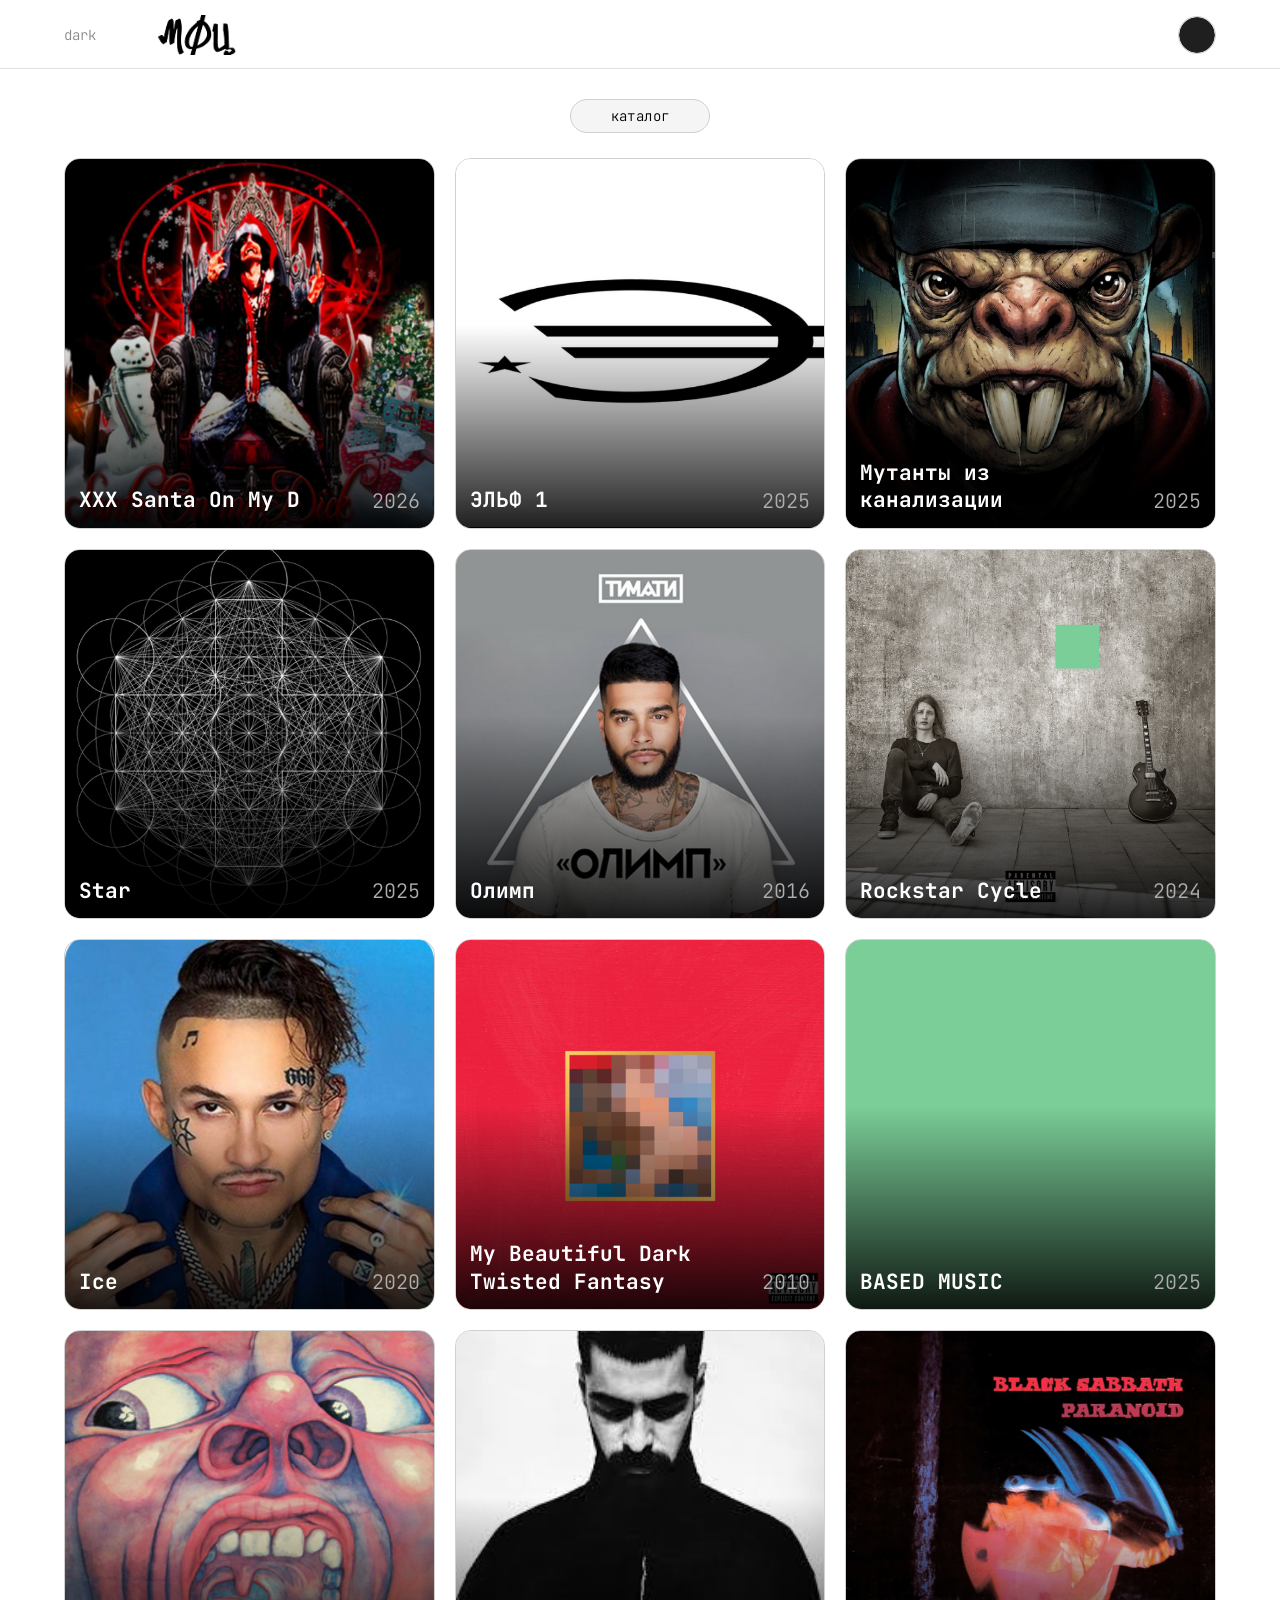
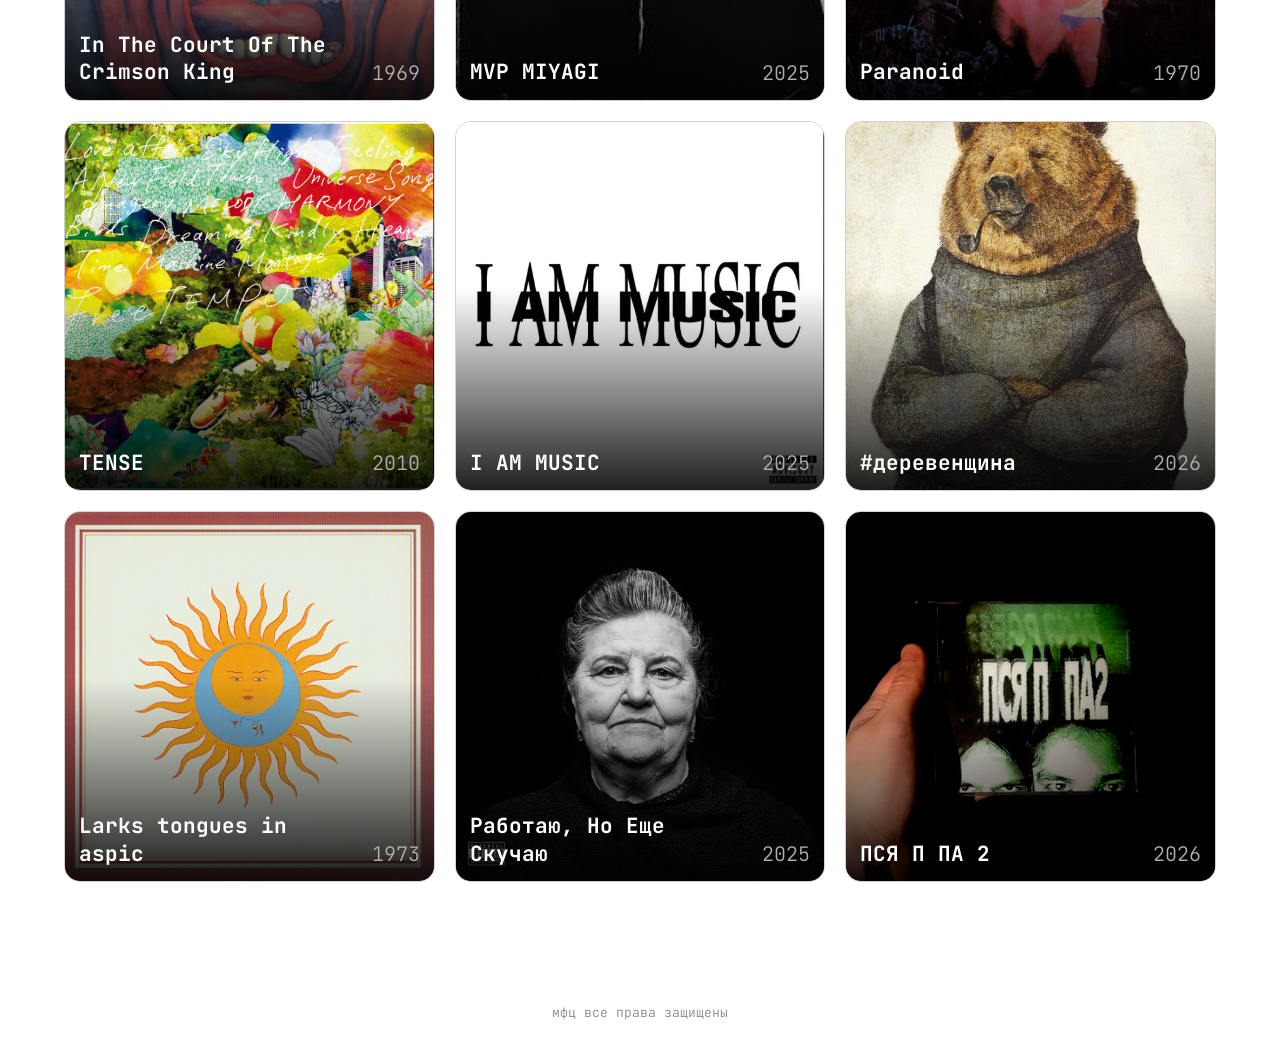
==== katalog.html @ 0984e5f3 "1" ====
<!DOCTYPE html>
<html lang="ru">
<head>
    <meta charset="UTF-8">
    <meta name="viewport" content="width=device-width, initial-scale=1.0">
    <title>МФЦ — Каталог</title>
    <meta name="description" content="Каталог музыкальных релизов МФЦ: альбомы, обложки, годы выпуска, переход к странице альбома.">
    <meta name="keywords" content="каталог, альбомы, релизы, обложки, музыка, МФЦ, дискография">
    <link rel="stylesheet" href="style.css">
    <script src="js/theme.js" defer></script>
</head>
<body>
    <header class="nav-panel">
        <div class="nav-panel-bg"></div>
        <div class="main-nav-panel">
            <div class="nav-left">
                <button class="theme-toggle">light</button>
                <a href="index.html" class="logo">
                    <img id="logo-img" src="img/logo_dark.png" alt="Логотип МФЦ">
                </a>
            </div>
            <a href="cabinet.html" class="account-link">
                <div class="account">
                    <img src="img/avatar.png" alt="Аватар профиля">
                </div>
            </a>
        </div>
    </header>

    <main>
        <div class="container">
            <div class="zagolovok" style="margin-top:30px;"><p>каталог</p></div>

            <div class="katalog-grid">
                <div class="reliz-card">
                    <img class="reliz-img" src="img/covers/anon_ember_xxx.png" alt="Обложка Anon Ember XXX">
                    <div class="reliz-gradient"></div>
                    <div class="reliz-info"><p class="reliz-title">XXX Santa On My D</p><p class="reliz-year">2026</p></div>
                </div>
                <div class="reliz-card">
                    <img class="reliz-img" src="img/covers/elf1.png" alt="Обложка ЭЛЬФ 1">
                    <div class="reliz-gradient"></div>
                    <div class="reliz-info"><p class="reliz-title">ЭЛЬФ 1</p><p class="reliz-year">2025</p></div>
                </div>
                <div class="reliz-card">
                    <img class="reliz-img" src="img/covers/mutanti_iz_kanalizacii.png" alt="Обложка Мутанты из канализации">
                    <div class="reliz-gradient"></div>
                    <div class="reliz-info"><p class="reliz-title">Мутанты из канализации</p><p class="reliz-year">2025</p></div>
                </div>
                <div class="reliz-card">
                    <img class="reliz-img" src="img/covers/star_2hollis.png" alt="Обложка Star">
                    <div class="reliz-gradient"></div>
                    <div class="reliz-info"><p class="reliz-title">Star</p><p class="reliz-year">2025</p></div>
                </div>
                <div class="reliz-card">
                    <img class="reliz-img" src="img/covers/olimp.png" alt="Обложка Олимп">
                    <div class="reliz-gradient"></div>
                    <div class="reliz-info"><p class="reliz-title">Олимп</p><p class="reliz-year">2016</p></div>
                </div>
                <a href="album.html">
                <div class="reliz-card">
                    <img class="reliz-img" src="img/covers/rockstar_cycle.jpg" alt="Обложка Rockstar Cycle">
                    <div class="reliz-gradient"></div>
                    <div class="reliz-info"><p class="reliz-title">Rockstar Cycle</p><p class="reliz-year">2024</p></div>
                </div>
                </a>
                <div class="reliz-card">
                    <img class="reliz-img" src="img/covers/ice.png" alt="Обложка Ice">
                    <div class="reliz-gradient"></div>
                    <div class="reliz-info"><p class="reliz-title">Ice</p><p class="reliz-year">2020</p></div>
                </div>
                <div class="reliz-card">
                    <img class="reliz-img" src="img/covers/my_beautiful_dark_twisted_fantasy.png" alt="Обложка My Beautiful Dark Twisted Fantasy">
                    <div class="reliz-gradient"></div>
                    <div class="reliz-info"><p class="reliz-title">My Beautiful Dark Twisted Fantasy</p><p class="reliz-year">2010</p></div>
                </div>
                <div class="reliz-card">
                    <img class="reliz-img" src="img/covers/based_music.png" alt="Обложка BASED MUSIC">
                    <div class="reliz-gradient"></div>
                    <div class="reliz-info"><p class="reliz-title">BASED MUSIC</p><p class="reliz-year">2025</p></div>
                </div>
                <div class="reliz-card">
                    <img class="reliz-img" src="img/covers/crimson_king.jpeg" alt="Обложка In The Court Of The Crimson King">
                    <div class="reliz-gradient"></div>
                    <div class="reliz-info"><p class="reliz-title">In The Court Of The Crimson King</p><p class="reliz-year">1969</p></div>
                </div>
                <div class="reliz-card">
                    <img class="reliz-img" src="img/covers/mvp_miyagi.jpg" alt="Обложка MVP MIYAGI">
                    <div class="reliz-gradient"></div>
                    <div class="reliz-info"><p class="reliz-title">MVP MIYAGI</p><p class="reliz-year">2025</p></div>
                </div>
                <div class="reliz-card">
                    <img class="reliz-img" src="img/covers/black_sabbath_cover.png" alt="Обложка Paranoid">
                    <div class="reliz-gradient"></div>
                    <div class="reliz-info"><p class="reliz-title">Paranoid</p><p class="reliz-year">1970</p></div>
                </div>
                <div class="reliz-card">
                    <img class="reliz-img" src="img/covers/free_tempo_tense.png" alt="Обложка TENSE">
                    <div class="reliz-gradient"></div>
                    <div class="reliz-info"><p class="reliz-title">TENSE</p><p class="reliz-year">2010</p></div>
                </div>
                <div class="reliz-card">
                    <img class="reliz-img" src="img/covers/i_am_music.png" alt="Обложка I AM MUSIC">
                    <div class="reliz-gradient"></div>
                    <div class="reliz-info"><p class="reliz-title">I AM MUSIC</p><p class="reliz-year">2025</p></div>
                </div>
                <div class="reliz-card">
                    <img class="reliz-img" src="img/covers/heshteg_derevenchina.jpg" alt="Обложка #деревенщина">
                    <div class="reliz-gradient"></div>
                    <div class="reliz-info"><p class="reliz-title">#деревенщина</p><p class="reliz-year">2026</p></div>
                </div>
                <div class="reliz-card">
                    <img class="reliz-img" src="img/covers/Larks_tongues_in_aspic_album_cover.jpg" alt="Обложка Larks Tongues in Aspic">
                    <div class="reliz-gradient"></div>
                    <div class="reliz-info"><p class="reliz-title">Larks tongues in aspic</p><p class="reliz-year">1973</p></div>
                </div>
                <div class="reliz-card">
                    <img class="reliz-img" src="img/covers/ogbuda.png" alt="Обложка Ogbuda">
                    <div class="reliz-gradient"></div>
                    <div class="reliz-info"><p class="reliz-title">Работаю, Но Еще Скучаю</p><p class="reliz-year">2025</p></div>
                </div>
                <div class="reliz-card">
                    <img class="reliz-img" src="img/covers/psya_p_pa2.png" alt="Обложка ПСЯ П ПА 2">
                    <div class="reliz-gradient"></div>
                    <div class="reliz-info"><p class="reliz-title">ПСЯ П ПА 2</p><p class="reliz-year">2026</p></div>
                </div>
            </div>
        </div>

        <footer>
            <p>мфц все права защищены</p>
        </footer>
    </main>
</body>
</html>
---- style.css ----
@import url('https://fonts.googleapis.com/css2?family=JetBrains+Mono:ital,wght@0,300;0,400;0,700;1,700&display=swap');

:root {
    --bg: #000000;
    --bg-card: #1f1f1f;
    --bg-zagolovok: #0e0e0e;
    --stroke: #262626;
    --text: #ffffff;
    --text-muted: #aeaeae;
    --nav-glass: rgba(255, 255, 255, 0.05);
    --nav-border: #262626;
    --btn-bg: #0e0e0e;
    --btn-border: #262626;
    --star-empty: #444444;
    --input-bg: #111111;
    --input-border: #2a2a2a;
    --profile-bg: #1a1a1a;
    --vote-bg: #111111;
}

body.light {
    --bg: #ffffff;
    --bg-card: #ffffff;
    --bg-zagolovok: #f5f5f5;
    --stroke: #d0d0d0;
    --text: #000000;
    --text-muted: #888888;
    --nav-glass: rgba(255, 255, 255, 0.8);
    --nav-border: #e0e0e0;
    --btn-bg: #f5f5f5;
    --btn-border: #d0d0d0;
    --star-empty: #cccccc;
    --input-bg: #f5f5f5;
    --input-border: #d0d0d0;
    --profile-bg: #e8e8e8;
    --vote-bg: #f5f5f5;
}

* {
    font-family: 'JetBrains Mono', monospace;
    font-weight: 300;
    padding: 0;
    margin: 0;
    box-sizing: border-box;
    color: var(--text);
    transition: background-color 0.3s, border-color 0.3s;
}

body {
    background-color: var(--bg);
    min-height: 100vh;
}

a {
    text-decoration: none;
    color: inherit;
}

.nav-panel {
    top: 0;
    width: 100%;
    height: 69px;
    position: sticky;
    z-index: 1000;
    display: flex;
    align-items: center;
}

.nav-panel-bg {
    position: absolute;
    inset: 0;
    background-color: var(--nav-glass);
    backdrop-filter: blur(12px);
    -webkit-backdrop-filter: blur(12px);
    border-bottom: 1px solid var(--nav-border);
}

.main-nav-panel {
    position: relative;
    z-index: 1;
    width: 90%;
    max-width: 1200px;
    margin: 0 auto;
    display: flex;
    align-items: center;
    justify-content: space-between;
    height: 69px;
}

.nav-left {
    display: flex;
    align-items: center;
    gap: 20px;
    flex-shrink: 0;
}

.theme-toggle {
    font-size: 14px;
    color: var(--text-muted);
    cursor: pointer;
    background: none;
    border: none;
    font-family: 'JetBrains Mono', monospace;
    font-weight: 300;
    user-select: none;
    white-space: nowrap;
    transition: color 0.2s;
}

.theme-toggle:hover {
    color: var(--text);
}

.logo {
    flex-shrink: 0;
    line-height: 0;
}

.logo img {
    height: 40px;
    width: auto;
    display: block;
}

.account-link {
    flex-shrink: 0;
}

.account {
    width: 38px;
    height: 38px;
    border-radius: 50%;
    border: 1px solid var(--stroke);
    background: var(--bg-card);
    display: flex;
    align-items: center;
    justify-content: center;
    overflow: hidden;
    transition: border-color 0.3s;
}

.account img {
    width: 100%;
    height: 100%;
    object-fit: cover;
    border-radius: 50%;
    display: block;
}

.container {
    width: 90%;
    max-width: 1200px;
    margin: 0 auto;
}

.premii {
    margin-top: 25px;
}

.premii img {
    width: 100%;
    height: auto;
    border-radius: 20px;
    display: block;
}

.zagolovok {
    margin: 25px auto;
    font-size: 14px;
    border: 1px solid var(--btn-border);
    border-radius: 35px;
    text-align: center;
    width: fit-content;
    padding: 7px 40px;
    background-color: var(--btn-bg);
    letter-spacing: 0.03em;
}

.recenzii {
    display: grid;
    grid-template-columns: repeat(3, 1fr);
    gap: 24px;
    margin: 20px 0;
}

.recenz-card {
    position: relative;
    width: 100%;
    height: 490px;
    display: flex;
    flex-direction: column;
    border-radius: 16px;
    overflow: hidden;
    background: var(--bg-card);
    border: 1px solid var(--stroke);
    cursor: pointer;
    transition: transform 0.2s;
}

.recenz-card:hover {
    transform: translateY(-4px);
}

.card-media {
    position: relative;
    height: 45%;
    width: 100%;
    overflow: hidden;
    flex-shrink: 0;
}

.card-img {
    width: 100%;
    height: 100%;
    object-fit: cover;
    display: block;
}

.card-gradient {
    position: absolute;
    bottom: 0;
    left: 0;
    width: 100%;
    height: 60%;
    background: linear-gradient(to top, var(--bg-card), transparent);
    pointer-events: none;
    z-index: 1;
}

.card-stars {
    position: absolute;
    bottom: 12px;
    left: 14px;
    display: flex;
    flex-direction: row;
    gap: 5px;
    z-index: 2;
}

.card-stars img {
    width: 18px;
    height: 18px;
    display: block;
}

.star-svg {
    width: 18px;
    height: 18px;
    fill: #f5c518;
}

.star-svg.empty {
    fill: var(--star-empty);
}

.card-profile {
    position: absolute;
    top: 14px;
    left: 14px;
    width: 54px;
    height: 54px;
    border-radius: 50%;
    border: 2px solid white;
    object-fit: cover;
    z-index: 2;
    background: var(--profile-bg);
}

.card-content {
    flex: 1;
    padding: 14px 16px;
    display: flex;
    flex-direction: column;
    overflow: hidden;
    background: var(--bg-card);
}

.card-title {
    font-weight: 700;
    text-decoration: underline;
    margin: 0 0 8px 0;
    font-size: 18px;
    line-height: 1.3;
}

.card-description {
    margin: 0;
    font-size: 15px;
    line-height: 1.6;
    color: var(--text-muted);
    overflow-y: auto;
    flex: 1;
}

.vse-link {
    display: block;
    text-align: center;
    margin: 10px auto 30px;
    font-size: 13px;
    color: var(--text-muted);
    text-decoration: underline;
    cursor: pointer;
}

.vse-link:hover {
    color: var(--text);
}

.relizy {
    display: grid;
    grid-template-columns: repeat(3, 1fr);
    gap: 18px;
    margin: 20px 0;
}

.katalog-grid {
    display: grid;
    grid-template-columns: repeat(3, 1fr);
    gap: 20px;
    margin: 20px 0 60px;
}

.reliz-card {
    position: relative;
    width: 100%;
    aspect-ratio: 1 / 1;
    border-radius: 16px;
    overflow: hidden;
    background: var(--bg-card);
    border: 1px solid var(--stroke);
    cursor: pointer;
    transition: transform 0.2s;
}

.reliz-card:hover {
    transform: translateY(-4px);
}

.reliz-img {
    width: 100%;
    height: 100%;
    object-fit: cover;
    display: block;
}

.reliz-gradient {
    position: absolute;
    bottom: 0;
    left: 0;
    width: 100%;
    height: 55%;
    background: linear-gradient(to top, rgba(0, 0, 0, 0.88), transparent);
    pointer-events: none;
}

.reliz-info {
    position: absolute;
    bottom: 14px;
    left: 14px;
    right: 14px;
    display: flex;
    align-items: flex-end;
    justify-content: space-between;
}

.reliz-title {
    font-weight: 700;
    font-size: 21px;
    line-height: 1.3;
    max-width: 75%;
    color: #ffffff;
}

.reliz-year {
    font-size: 20px;
    color: #aeaeae;
    flex-shrink: 0;
}

.o-nas-section {
    margin: 20px 0 40px;
}

.o-nas-btn {
    display: block;
    text-align: center;
    margin: 0 auto 20px;
    font-size: 14px;
    border: 1px solid var(--btn-border);
    border-radius: 35px;
    width: fit-content;
    padding: 7px 60px;
    background-color: var(--btn-bg);
}

.o-nas-title {
    display: block;
    max-width: 420px;
    height: auto;
    margin: 20px auto 30px;
}

.o-nas-text {
    font-size: 15px;
    line-height: 1.8;
    margin-bottom: 16px;
}

.write-section {
    margin: 30px 0 20px;
}

.write-form-wrap {
    border: 1px solid var(--stroke);
    border-radius: 16px;
    background: var(--bg-card);
    padding: 20px;
    display: grid;
    grid-template-columns: 1fr 180px;
    gap: 20px;
    min-height: 220px;
}

.write-textarea {
    width: 100%;
    height: 100%;
    min-height: 180px;
    background: transparent;
    border: none;
    outline: none;
    font-family: 'JetBrains Mono', monospace;
    font-weight: 300;
    font-size: 14px;
    color: var(--text);
    resize: none;
    line-height: 1.6;
}

.write-textarea::placeholder {
    color: var(--text-muted);
}

.write-cover-col {
    display: flex;
    flex-direction: column;
    align-items: center;
    gap: 10px;
}

.write-cover-box {
    width: 100%;
    aspect-ratio: 1 / 1;
    border: 1px solid var(--stroke);
    border-radius: 12px;
    background: var(--input-bg);
    display: flex;
    align-items: center;
    justify-content: center;
    color: var(--text-muted);
    font-size: 13px;
    cursor: pointer;
}

.write-cover-box:hover {
    border-color: var(--text-muted);
}

.write-cover-name {
    font-size: 13px;
    color: var(--text-muted);
    text-align: center;
}

.stars-row {
    display: flex;
    justify-content: center;
    gap: 16px;
    margin: 22px 0 16px;
}

.stars-row span {
    font-size: 30px;
    cursor: pointer;
    color: var(--star-empty);
    user-select: none;
    transition: color 0.15s, transform 0.1s;
    line-height: 1;
}

.stars-row span:hover,
.stars-row span.active {
    color: #f5c518;
    transform: scale(1.1);
}

.all-btn {
    display: block;
    text-align: center;
    margin: 0 auto 30px;
    font-size: 14px;
    border: 1px solid var(--btn-border);
    border-radius: 35px;
    width: fit-content;
    padding: 8px 60px;
    background-color: var(--btn-bg);
    cursor: pointer;
}

.cabinet-top {
    margin: 40px 0 30px;
    position: relative;
    display: flex;
    align-items: flex-start;
    justify-content: space-between;
}

.cabinet-user {
    display: flex;
    flex-direction: column;
    gap: 16px;
}

.cabinet-avatar {
    width: 90px;
    height: 90px;
    border-radius: 50%;
    background: var(--profile-bg);
    border: 1px solid var(--stroke);
    overflow: hidden;
    display: flex;
    align-items: center;
    justify-content: center;
    flex-shrink: 0;
}

.cabinet-avatar img {
    width: 100%;
    height: 100%;
    object-fit: cover;
}

.cabinet-name {
    font-size: 17px;
    color: var(--text);
}

.cabinet-description{
    color: var(--text-muted);
    font-size: 15px;
}

.cabinet-settings-btn {
    width: 38px;
    height: 38px;
    border-radius: 50%;
    border: 1px solid var(--stroke);
    background: var(--bg-card);
    display: flex;
    align-items: center;
    justify-content: center;
    cursor: pointer;
    font-size: 18px;
    flex-shrink: 0;
}

.cabinet-settings-btn:hover {
    background: var(--stroke);
}

.cabinet-reviews-title {
    display: block;
    text-align: center;
    margin: 0 auto 30px;
    font-size: 14px;
    border: 1px solid var(--btn-border);
    border-radius: 35px;
    width: fit-content;
    padding: 8px 60px;
    background-color: var(--btn-bg);
}

.nomination-block {
    margin: 40px 0 50px;
}

.nomination-title {
    font-weight: 700;
    font-size: 20px;
    letter-spacing: 5px;
    text-transform: uppercase;
    text-align: center;
    margin-bottom: 24px;
}

.nomination-items {
    display: grid;
    grid-template-columns: repeat(3, 1fr);
    gap: 18px;
}

.nomination-item {
    display: flex;
    flex-direction: column;
}

.vote-pair {
    display: flex;
    gap: 8px;
    justify-content: space-between;
    margin-top: 12px;
}

.vote-btn {
    flex: 1;
    padding: 10px 0;
    background: var(--vote-bg);
    border: 1px solid var(--btn-border);
    border-radius: 30px;
    font-family: 'JetBrains Mono', monospace;
    font-weight: 300;
    font-size: 18px;
    color: var(--text);
    cursor: pointer;
    text-align: center;
    line-height: 1;
    transition: background 0.2s, border-color 0.3s, transform 0.1s;
}

.vote-btn:hover {
    transform: scale(1.06);
    background: var(--stroke);
}

footer {
    margin-top: 100px;
    padding: 22px 0 28px;
    text-align: center;
}

footer p {
    font-size: 13px;
    color: var(--text-muted);
}
        .album-page {
            margin: 30px 0 60px;
        }

        /* Большой блок-карточка сверху */
        .album-card {
            background: var(--bg-card);
            border: 1px solid var(--stroke);
            border-radius: 16px;
            padding: 24px;
            display: grid;
            grid-template-columns: 260px 1fr auto;
            gap: 28px;
            align-items: start;
            margin-bottom: 40px;
        }

        /* Обложка */
        .album-cover {
            width: 100%;
            aspect-ratio: 1 / 1;
            border-radius: 12px;
            overflow: hidden;
            flex-shrink: 0;
            background: var(--input-bg);
        }

        .album-cover img {
            width: 100%;
            height: 100%;
            object-fit: cover;
            display: block;
        }

        /* Центральная колонка */
        .album-info {
            display: flex;
            flex-direction: column;
            gap: 6px;
            padding-top: 4px;
        }

        .album-name {
            font-weight: 700;
            font-size: 25px;
            line-height: 1.2;
            color: var(--text);
            transition: color 0.3s;
        }

        .album-artist {
            font-size: 25px;
            color: var(--text-muted);
            transition: color 0.3s;
        }

        .album-date {
            font-size: 20px;
            color: var(--text-muted);
            margin-top: 2px;
            transition: color 0.3s;
        }

        /* Звёзды рейтинга */
        .album-stars {
            display: flex;
            gap: 6px;
            align-items: center;
            margin-top: 10px;
        }

        .album-stars .star-icon {
            font-size: 22px;
            color: #f5c518;
            line-height: 1;
        }

        .album-stars .star-icon.empty {
            color: var(--star-empty);
        }

        .album-rating-label {
            font-size: 15px;
            color: var(--text-muted);
            margin-top: 4px;
            transition: color 0.3s;
        }

        /* Правая колонка — тип + прослушивания */
        .album-meta-right {
            display: flex;
            flex-direction: column;
            align-items: flex-end;
            gap: 0;
            padding-top: 4px;
            white-space: nowrap;
        }

        .album-type {
            font-size: 20px;
            color: var(--text-muted);
            transition: color 0.3s;
        }

        .album-streams-num {
            font-weight: 700;
            font-size: 28px;
            line-height: 1.1;
            color: var(--text);
            margin-top: auto;
            padding-top: 180px;
            transition: color 0.3s;
        }

        .album-streams-label {
            font-size: 15px;
            color: var(--text-muted);
            text-align: right;
            line-height: 1.4;
            transition: color 0.3s;
        }

        /* Нижняя часть: трек-лист + описание */
        .album-bottom {
            display: grid;
            grid-template-columns: 260px 1fr;
            gap: 28px;
            padding: 0 24px 24px;
            margin-top: -16px;
        }

        /* Трек-лист */
        .tracklist-col {
            display: flex;
            flex-direction: column;
            gap: 0;
        }

        .tracklist-title {
            font-weight: 700;
            font-size: 20px;
            text-align: center;
            margin-bottom: 14px;
            color: var(--text);
            transition: color 0.3s;
        }

        .tracklist {
            list-style: none;
            display: flex;
            flex-direction: column;
        }

        .tracklist li {
            font-size: 20px;
            color: var(--text);
            padding: 8px 0;
            border-bottom: 1px solid var(--stroke);
            line-height: 1.3;
            cursor: pointer;
            transition: color 0.2s, border-color 0.3s;
        }

        .tracklist li:hover {
            color: var(--text-muted);
        }

        /* Описание альбома */
        .album-about-col {
            padding-top: 4px;
        }

        .album-about-title {
            font-weight: 700;
            font-size: 20px;
            text-align: center;
            margin-bottom: 18px;
            color: var(--text);
            transition: color 0.3s;
        }

        .album-about-text {
            font-weight: 5;
            font-size: 20px;
            line-height: 1.8;
            color: var(--text);
            margin-bottom: 14px;
            transition: color 0.3s;
        }



@media (max-width: 810px) {
    .recenzii,
    .relizy,
    .katalog-grid,
    .nomination-items {
        grid-template-columns: repeat(2, 1fr);
    }
                .album-card {
                grid-template-columns: 180px 1fr;
            }

            .album-meta-right {
                grid-column: 1 / -1;
                flex-direction: row;
                justify-content: space-between;
                align-items: center;
            }

            .album-streams-num {
                padding-top: 0;
            }

            .album-bottom {
                grid-template-columns: 180px 1fr;
            }
}

@media (max-width: 600px) {
    .recenzii,
    .relizy,
    .katalog-grid,
    .nomination-items {
        grid-template-columns: 1fr;
    }

    .write-form-wrap {
        grid-template-columns: 1fr;
    }

    .nav-left {
        gap: 10px;
    }

    .theme-toggle {
        font-size: 12px;
    }

    .logo img {
        height: 32px;
    }
                .album-card {
                grid-template-columns: 1fr;
            }

            .album-cover {
                max-width: 200px;
                margin: 0 auto;
            }

            .album-meta-right {
                flex-direction: row;
                justify-content: space-between;
            }

            .album-streams-num {
                padding-top: 0;
            }

            .album-bottom {
                grid-template-columns: 1fr;
                padding: 0 0 20px;
            }
}
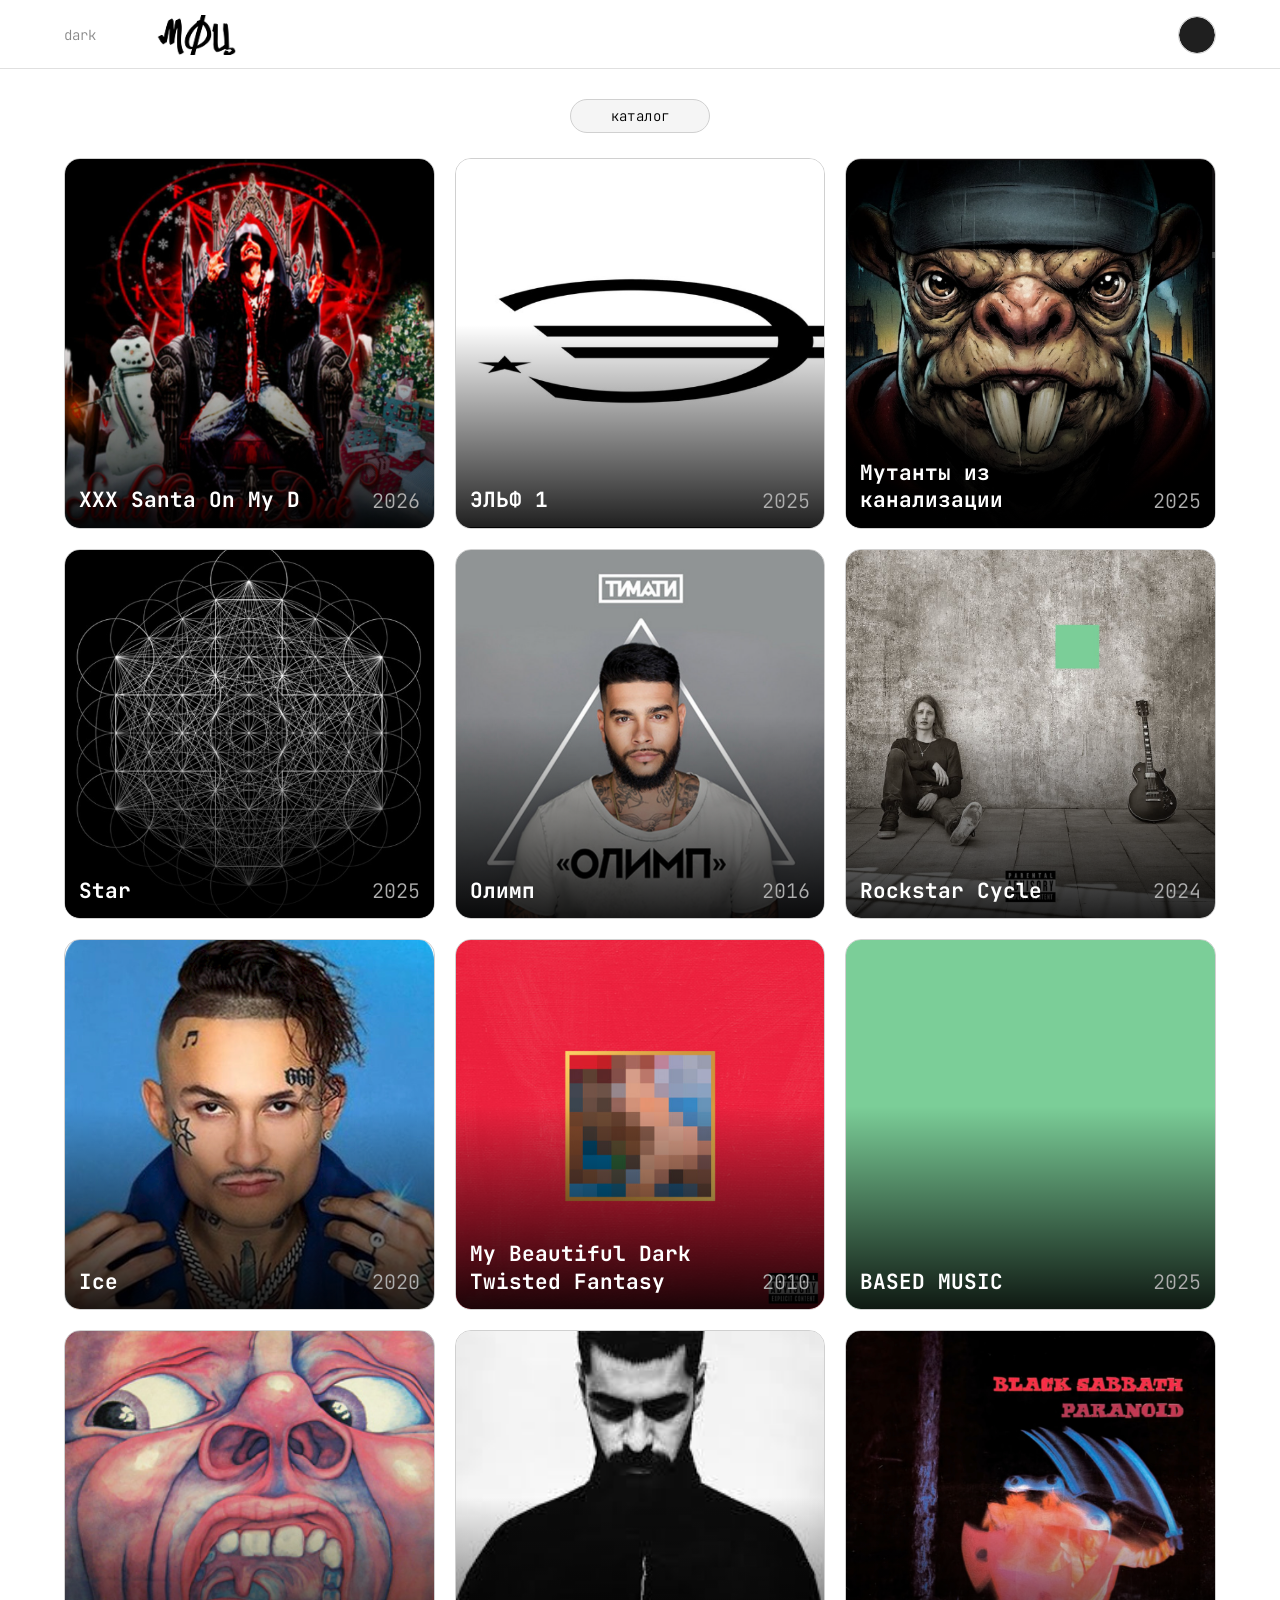
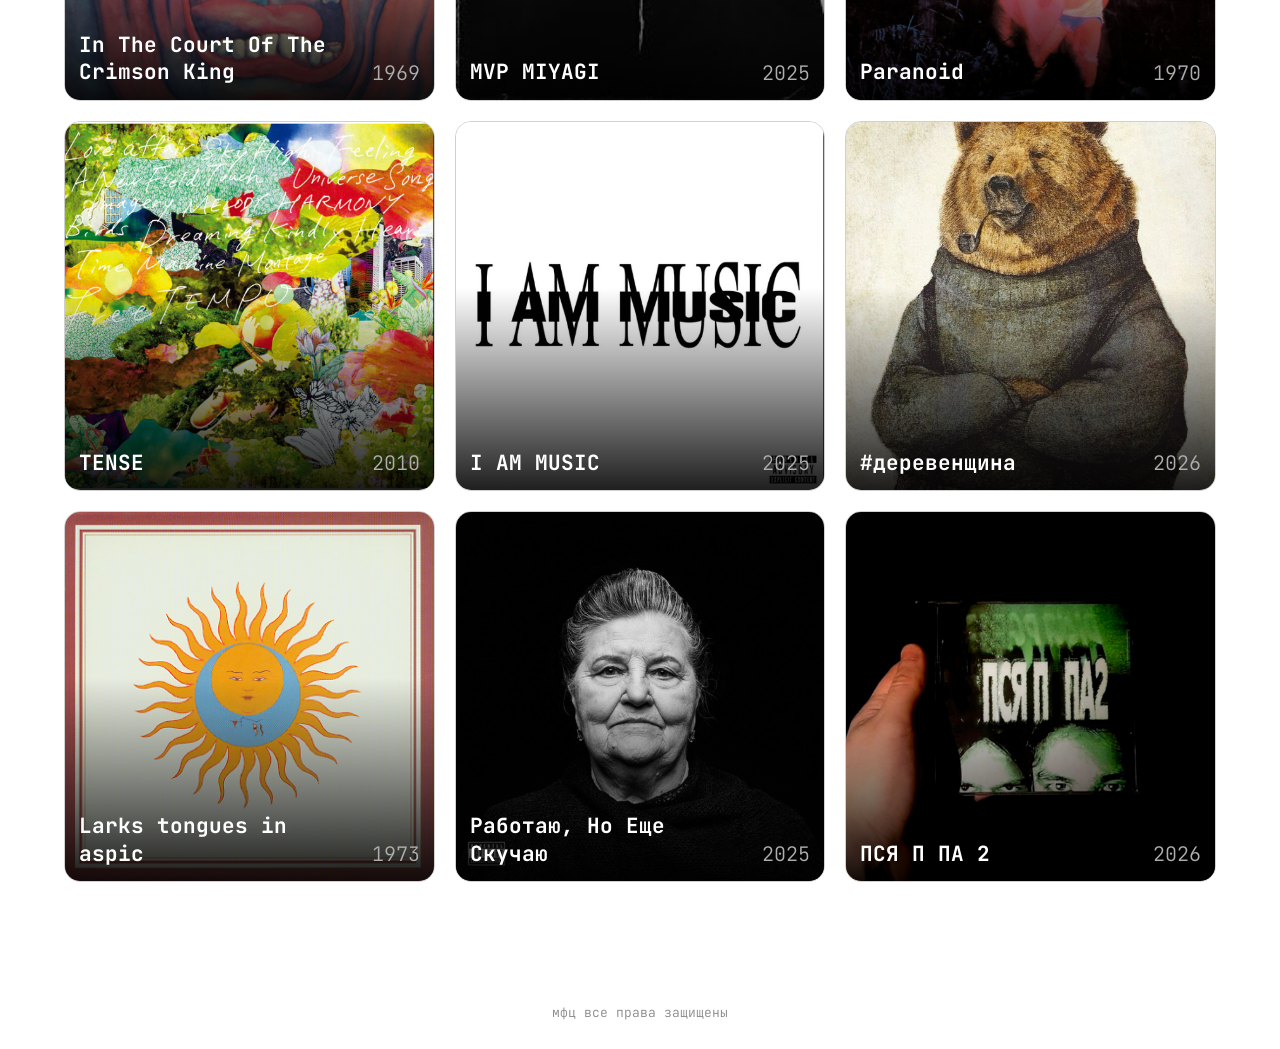
==== commit 415f7721: "45!!!!" ====
--- a/katalog.html
+++ b/katalog.html
@@ -90,7 +90,7 @@
                     <div class="reliz-info"><p class="reliz-title">MVP MIYAGI</p><p class="reliz-year">2025</p></div>
                 </div>
                 <div class="reliz-card">
-                    <img class="reliz-img" src="img/covers/black_sabbath_cover.png" alt="Обложка Paranoid">
+                    <img class="reliz-img" src="img/covers/black_sabbath_cover.jpg" alt="Обложка Paranoid">
                     <div class="reliz-gradient"></div>
                     <div class="reliz-info"><p class="reliz-title">Paranoid</p><p class="reliz-year">1970</p></div>
                 </div>
--- a/style.css
+++ b/style.css
@@ -641,197 +641,187 @@
     font-size: 13px;
     color: var(--text-muted);
 }
-        .album-page {
-            margin: 30px 0 60px;
-        }
-
-        /* Большой блок-карточка сверху */
-        .album-card {
-            background: var(--bg-card);
-            border: 1px solid var(--stroke);
-            border-radius: 16px;
-            padding: 24px;
-            display: grid;
-            grid-template-columns: 260px 1fr auto;
-            gap: 28px;
-            align-items: start;
-            margin-bottom: 40px;
-        }
-
-        /* Обложка */
-        .album-cover {
-            width: 100%;
-            aspect-ratio: 1 / 1;
-            border-radius: 12px;
-            overflow: hidden;
-            flex-shrink: 0;
-            background: var(--input-bg);
-        }
-
-        .album-cover img {
-            width: 100%;
-            height: 100%;
-            object-fit: cover;
-            display: block;
-        }
-
-        /* Центральная колонка */
-        .album-info {
-            display: flex;
-            flex-direction: column;
-            gap: 6px;
-            padding-top: 4px;
-        }
-
-        .album-name {
-            font-weight: 700;
-            font-size: 25px;
-            line-height: 1.2;
-            color: var(--text);
-            transition: color 0.3s;
-        }
-
-        .album-artist {
-            font-size: 25px;
-            color: var(--text-muted);
-            transition: color 0.3s;
-        }
-
-        .album-date {
-            font-size: 20px;
-            color: var(--text-muted);
-            margin-top: 2px;
-            transition: color 0.3s;
-        }
-
-        /* Звёзды рейтинга */
-        .album-stars {
-            display: flex;
-            gap: 6px;
-            align-items: center;
-            margin-top: 10px;
-        }
-
-        .album-stars .star-icon {
-            font-size: 22px;
-            color: #f5c518;
-            line-height: 1;
-        }
-
-        .album-stars .star-icon.empty {
-            color: var(--star-empty);
-        }
-
-        .album-rating-label {
-            font-size: 15px;
-            color: var(--text-muted);
-            margin-top: 4px;
-            transition: color 0.3s;
-        }
-
-        /* Правая колонка — тип + прослушивания */
-        .album-meta-right {
-            display: flex;
-            flex-direction: column;
-            align-items: flex-end;
-            gap: 0;
-            padding-top: 4px;
-            white-space: nowrap;
-        }
-
-        .album-type {
-            font-size: 20px;
-            color: var(--text-muted);
-            transition: color 0.3s;
-        }
-
-        .album-streams-num {
-            font-weight: 700;
-            font-size: 28px;
-            line-height: 1.1;
-            color: var(--text);
-            margin-top: auto;
-            padding-top: 180px;
-            transition: color 0.3s;
-        }
-
-        .album-streams-label {
-            font-size: 15px;
-            color: var(--text-muted);
-            text-align: right;
-            line-height: 1.4;
-            transition: color 0.3s;
-        }
-
-        /* Нижняя часть: трек-лист + описание */
-        .album-bottom {
-            display: grid;
-            grid-template-columns: 260px 1fr;
-            gap: 28px;
-            padding: 0 24px 24px;
-            margin-top: -16px;
-        }
-
-        /* Трек-лист */
-        .tracklist-col {
-            display: flex;
-            flex-direction: column;
-            gap: 0;
-        }
-
-        .tracklist-title {
-            font-weight: 700;
-            font-size: 20px;
-            text-align: center;
-            margin-bottom: 14px;
-            color: var(--text);
-            transition: color 0.3s;
-        }
-
-        .tracklist {
-            list-style: none;
-            display: flex;
-            flex-direction: column;
-        }
-
-        .tracklist li {
-            font-size: 20px;
-            color: var(--text);
-            padding: 8px 0;
-            border-bottom: 1px solid var(--stroke);
-            line-height: 1.3;
-            cursor: pointer;
-            transition: color 0.2s, border-color 0.3s;
-        }
-
-        .tracklist li:hover {
-            color: var(--text-muted);
-        }
-
-        /* Описание альбома */
-        .album-about-col {
-            padding-top: 4px;
-        }
-
-        .album-about-title {
-            font-weight: 700;
-            font-size: 20px;
-            text-align: center;
-            margin-bottom: 18px;
-            color: var(--text);
-            transition: color 0.3s;
-        }
-
-        .album-about-text {
-            font-weight: 5;
-            font-size: 20px;
-            line-height: 1.8;
-            color: var(--text);
-            margin-bottom: 14px;
-            transition: color 0.3s;
-        }
-
-
+.album-page {
+    margin: 30px 0 60px;
+}
+
+.album-card {
+    background: var(--bg-card);
+    border: 1px solid var(--stroke);
+    border-radius: 16px;
+    padding: 24px;
+    display: grid;
+    grid-template-columns: 260px 1fr auto;
+    gap: 28px;
+    align-items: start;
+    margin-bottom: 40px;
+}
+
+.album-cover {
+    width: 100%;
+    aspect-ratio: 1 / 1;
+    border-radius: 12px;
+    overflow: hidden;
+    flex-shrink: 0;
+    background: var(--input-bg);
+}
+
+.album-cover img {
+    width: 100%;
+    height: 100%;
+    object-fit: cover;
+    display: block;
+}
+
+.album-info {
+    display: flex;
+    flex-direction: column;
+    gap: 6px;
+    padding-top: 4px;
+}
+
+.album-name {
+    font-weight: 700;
+    font-size: 25px;
+    line-height: 1.2;
+    color: var(--text);
+    transition: color 0.3s;
+}
+
+.album-artist {
+    font-size: 25px;
+    color: var(--text-muted);
+    transition: color 0.3s;
+}
+
+.album-date {
+    font-size: 20px;
+    color: var(--text-muted);
+    margin-top: 2px;
+    transition: color 0.3s;
+}
+
+.album-stars {
+    display: flex;
+    gap: 6px;
+    align-items: center;
+    margin-top: 10px;
+}
+
+.album-stars .star-icon {
+    font-size: 22px;
+    color: #f5c518;
+    line-height: 1;
+}
+
+.album-stars .star-icon.empty {
+    color: var(--star-empty);
+}
+
+.album-rating-label {
+    font-size: 15px;
+    color: var(--text-muted);
+    margin-top: 4px;
+    transition: color 0.3s;
+}
+
+.album-meta-right {
+    display: flex;
+    flex-direction: column;
+    align-items: flex-end;
+    gap: 0;
+    padding-top: 4px;
+    white-space: nowrap;
+}
+
+.album-type {
+    font-size: 20px;
+    color: var(--text-muted);
+    transition: color 0.3s;
+}
+
+.album-streams-num {
+    font-weight: 700;
+    font-size: 28px;
+    line-height: 1.1;
+    color: var(--text);
+    margin-top: auto;
+    padding-top: 180px;
+    transition: color 0.3s;
+}
+
+.album-streams-label {
+    font-size: 15px;
+    color: var(--text-muted);
+    text-align: right;
+    line-height: 1.4;
+    transition: color 0.3s;
+}
+
+.album-bottom {
+    display: grid;
+    grid-template-columns: 260px 1fr;
+    gap: 28px;
+    padding: 0 24px 24px;
+    margin-top: -16px;
+}
+
+.tracklist-col {
+    display: flex;
+    flex-direction: column;
+    gap: 0;
+}
+
+.tracklist-title {
+    font-weight: 700;
+    font-size: 20px;
+    text-align: center;
+    margin-bottom: 14px;
+    color: var(--text);
+    transition: color 0.3s;
+}
+
+.tracklist {
+    list-style: none;
+    display: flex;
+    flex-direction: column;
+}
+
+.tracklist li {
+    font-size: 20px;
+    color: var(--text);
+    padding: 8px 0;
+    border-bottom: 1px solid var(--stroke);
+    line-height: 1.3;
+    cursor: pointer;
+    transition: color 0.2s, border-color 0.3s;
+}
+
+.tracklist li:hover {
+    color: var(--text-muted);
+}
+
+.album-about-col {
+    padding-top: 4px;
+}
+
+.album-about-title {
+    font-weight: 700;
+    font-size: 20px;
+    text-align: center;
+    margin-bottom: 18px;
+    color: var(--text);
+    transition: color 0.3s;
+}
+
+.album-about-text {
+    font-weight: 5;
+    font-size: 20px;
+    line-height: 1.8;
+    color: var(--text);
+    margin-bottom: 14px;
+    transition: color 0.3s;
+}
 
 @media (max-width: 810px) {
     .recenzii,
@@ -840,24 +830,21 @@
     .nomination-items {
         grid-template-columns: repeat(2, 1fr);
     }
-                .album-card {
-                grid-template-columns: 180px 1fr;
-            }
-
-            .album-meta-right {
-                grid-column: 1 / -1;
-                flex-direction: row;
-                justify-content: space-between;
-                align-items: center;
-            }
-
-            .album-streams-num {
-                padding-top: 0;
-            }
-
-            .album-bottom {
-                grid-template-columns: 180px 1fr;
-            }
+    .album-card {
+        grid-template-columns: 180px 1fr;
+    }
+    .album-meta-right {
+        grid-column: 1 / -1;
+        flex-direction: row;
+        justify-content: space-between;
+        align-items: center;
+    }
+    .album-streams-num {
+        padding-top: 0;
+    }
+    .album-bottom {
+        grid-template-columns: 180px 1fr;
+    }
 }
 
 @media (max-width: 600px) {
@@ -867,42 +854,142 @@
     .nomination-items {
         grid-template-columns: 1fr;
     }
-
     .write-form-wrap {
         grid-template-columns: 1fr;
     }
-
     .nav-left {
         gap: 10px;
     }
-
     .theme-toggle {
         font-size: 12px;
     }
-
     .logo img {
         height: 32px;
     }
-                .album-card {
-                grid-template-columns: 1fr;
-            }
-
-            .album-cover {
-                max-width: 200px;
-                margin: 0 auto;
-            }
-
-            .album-meta-right {
-                flex-direction: row;
-                justify-content: space-between;
-            }
-
-            .album-streams-num {
-                padding-top: 0;
-            }
-
-            .album-bottom {
-                grid-template-columns: 1fr;
-                padding: 0 0 20px;
-            }
+    .album-card {
+        grid-template-columns: 1fr;
+    }
+    .album-cover {
+        max-width: 200px;
+        margin: 0 auto;
+    }
+    .album-meta-right {
+        flex-direction: row;
+        justify-content: space-between;
+    }
+    .album-streams-num {
+        padding-top: 0;
+    }
+    .album-bottom {
+        grid-template-columns: 1fr;
+        padding: 0 0 20px;
+    }
+}
+
+/* ДОБАВЛЕНИЯ ДЛЯ СОТРУДНИКОВ И СОЦСЕТЕЙ */
+.team-section {
+    margin: 50px 0 40px;
+}
+.team-title {
+    font-weight: 700;
+    font-size: 18px;
+    text-align: center;
+    margin: 30px 0 20px;
+    letter-spacing: 1px;
+}
+.team-grid {
+    display: grid;
+    grid-template-columns: repeat(3, 1fr);
+    gap: 24px;
+    margin: 20px 0;
+}
+.team-card {
+    background: var(--bg-card);
+    border: 1px solid var(--stroke);
+    border-radius: 20px;
+    padding: 20px;
+    text-align: center;
+    transition: transform 0.2s;
+}
+.team-card:hover {
+    transform: translateY(-4px);
+}
+.team-avatar {
+    width: 90px;
+    height: 90px;
+    border-radius: 50%;
+    object-fit: cover;
+    margin: 0 auto 15px;
+    border: 1px solid var(--stroke);
+}
+.team-name {
+    font-weight: 700;
+    font-size: 17px;
+    margin-bottom: 5px;
+}
+.team-role {
+    font-size: 14px;
+    color: var(--text-muted);
+    margin-bottom: 15px;
+}
+.social-links {
+    display: flex;
+    justify-content: center;
+    gap: 12px;
+    margin-top: 8px;
+}
+.social-link {
+    display: inline-flex;
+    align-items: center;
+    justify-content: center;
+    width: 36px;
+    height: 36px;
+    border-radius: 50%;
+    background: var(--btn-bg);
+    border: 1px solid var(--btn-border);
+    font-family: 'JetBrains Mono', monospace;
+    font-weight: 300;
+    font-size: 14px;
+    color: var(--text);
+    text-decoration: none;
+    transition: 0.2s;
+}
+.social-link:hover {
+    background: var(--stroke);
+    transform: scale(1.05);
+}
+.footer-social {
+    display: flex;
+    justify-content: center;
+    gap: 20px;
+    margin-bottom: 20px;
+}
+.footer-social .social-link {
+    width: 40px;
+    height: 40px;
+    font-size: 16px;
+}
+.footer-contacts {
+    display: flex;
+    justify-content: center;
+    gap: 30px;
+    flex-wrap: wrap;
+    margin-top: 15px;
+    font-size: 13px;
+    color: var(--text-muted);
+}
+.footer-contacts span {
+    color: var(--text-muted);
+}
+.footer-contacts a {
+    color: var(--text-muted);
+    text-decoration: underline;
+}
+.footer-contacts a:hover {
+    color: var(--text);
+}
+@media (max-width: 700px) {
+    .team-grid {
+        grid-template-columns: 1fr;
+    }
 }
